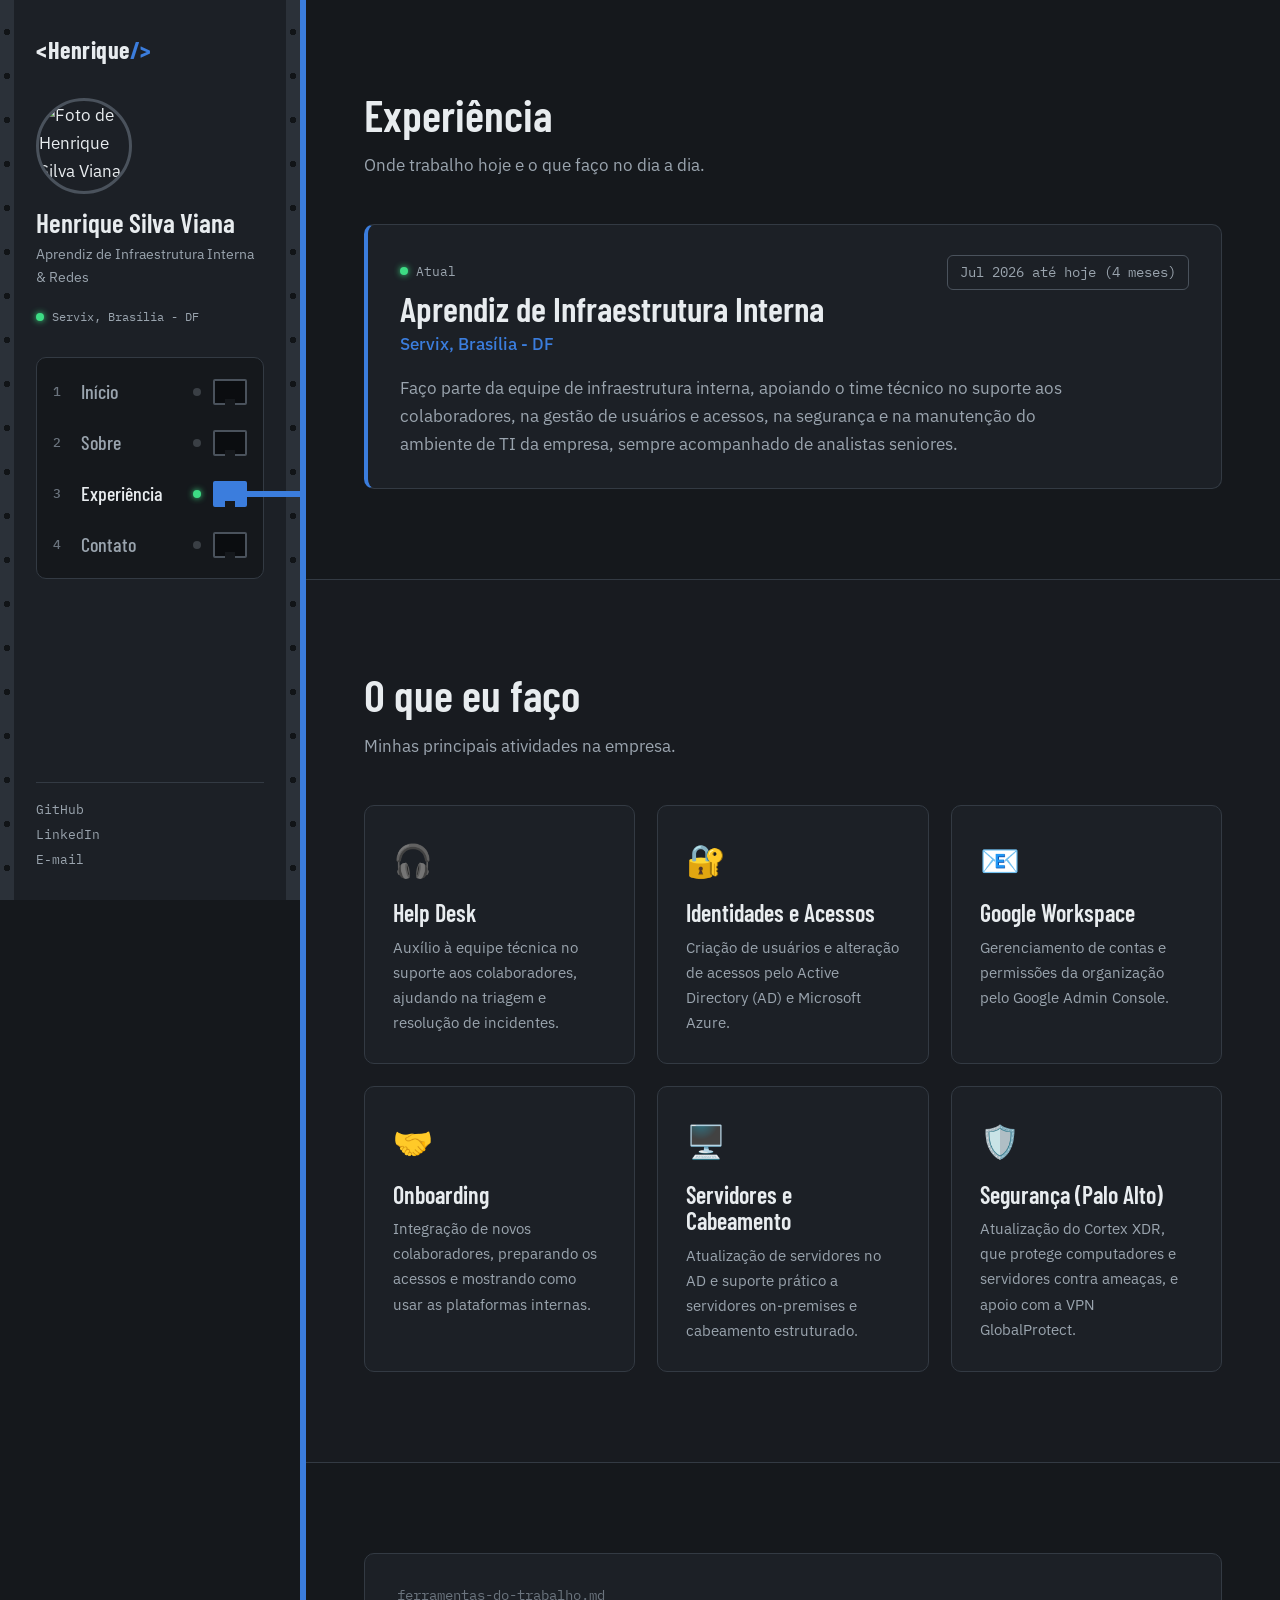
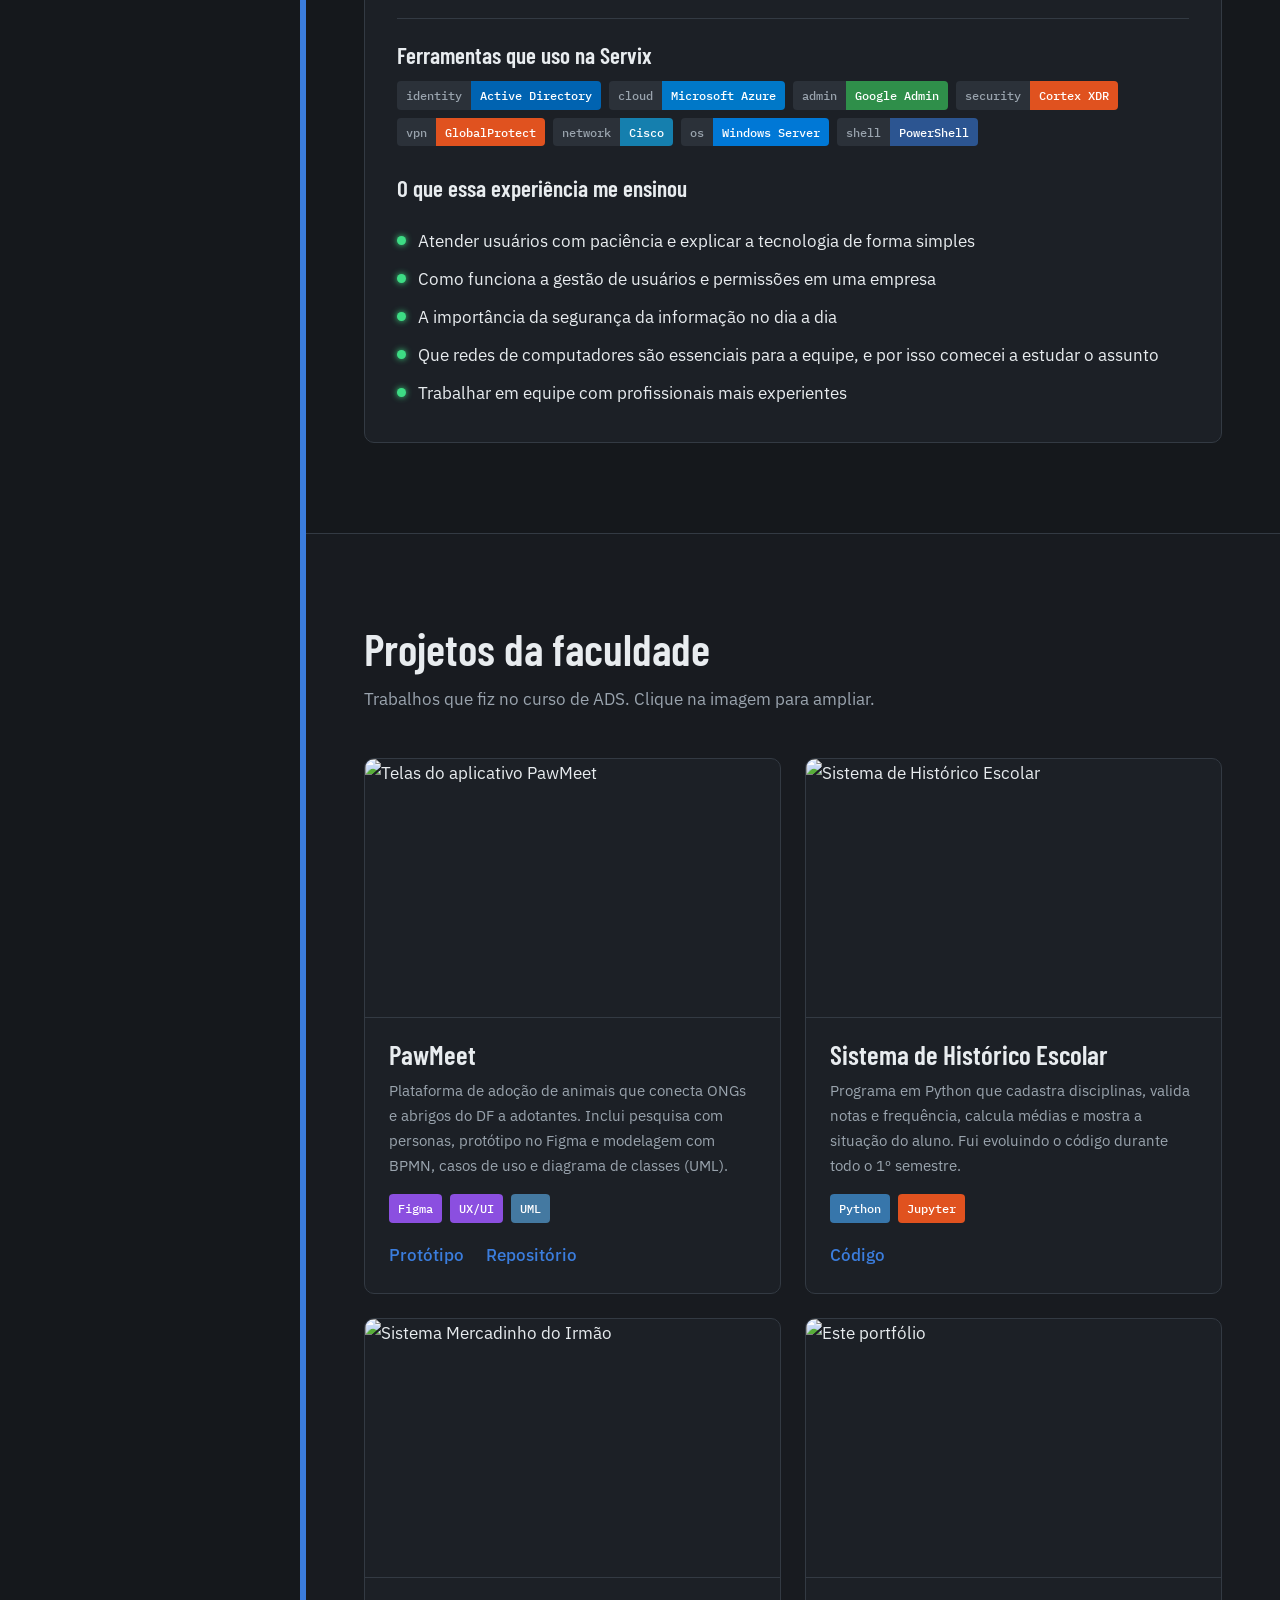
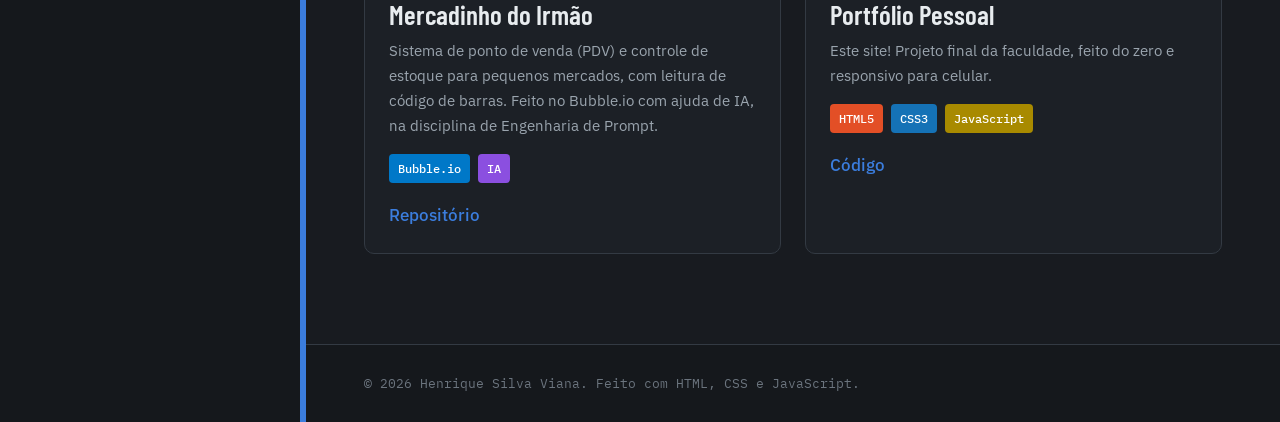
==== pages/experiencia.html @ e80f2182 "Add files via upload" ====
<!DOCTYPE html>
<html lang="pt-BR">
<head>
  <meta charset="UTF-8">
  <meta name="viewport" content="width=device-width, initial-scale=1.0">
  <meta name="description" content="Experiência de Henrique Silva Viana - Aprendiz de Infraestrutura Interna na Servix">
  <title>Experiência | Henrique Silva Viana</title>
  <link rel="preconnect" href="https://fonts.googleapis.com">
  <link rel="preconnect" href="https://fonts.gstatic.com" crossorigin>
  <link href="https://fonts.googleapis.com/css2?family=Barlow+Condensed:wght@500;600;700&family=IBM+Plex+Mono:wght@400;500&family=IBM+Plex+Sans:ital,wght@0,400;0,500;0,600;1,400&display=swap" rel="stylesheet">
  <link rel="stylesheet" href="../css/style.css">
</head>
<body class="porta-3">

  <div class="layout">

    <!-- ========== BARRA LATERAL ========== -->
    <aside class="sidebar">
      <!-- Topo: aparece como barra no celular -->
      <div class="sidebar-topo">
        <a href="../index.html" class="logo">&lt;Henrique<span>/&gt;</span></a>
        <button class="btn-menu" aria-label="Abrir menu">
          <span></span>
          <span></span>
          <span></span>
        </button>
      </div>

      <!-- Perfil -->
      <div class="sidebar-perfil">
        <img src="../img/perfil.jpg" alt="Foto de Henrique Silva Viana" class="sidebar-foto">
        <h2 class="sidebar-nome">Henrique Silva Viana</h2>
        <p class="sidebar-cargo">Aprendiz de Infraestrutura Interna &amp; Redes</p>
        <p class="sidebar-status"><span class="ponto"></span> Servix, Brasília - DF</p>
      </div>

      <!-- Menu -->
      <nav class="menu">
        <ul>
          <li><a href="../index.html"><span class="porta-led"></span><span class="porta-rj"></span><span class="porta-num">1</span> Início</a></li>
          <li><a href="sobre.html"><span class="porta-led"></span><span class="porta-rj"></span><span class="porta-num">2</span> Sobre</a></li>
          <li><a href="experiencia.html" class="ativo"><span class="porta-led"></span><span class="porta-rj"></span><span class="porta-num">3</span> Experiência</a></li>
          <li><a href="contato.html"><span class="porta-led"></span><span class="porta-rj"></span><span class="porta-num">4</span> Contato</a></li>
        </ul>
      </nav>

      <!-- Contatos rápidos -->
      <div class="sidebar-contatos">
        <a href="https://github.com/henriqueviana7" target="_blank">GitHub</a>
        <a href="https://www.linkedin.com/in/henrique-silva-viana" target="_blank">LinkedIn</a>
        <a href="mailto:henriquesilvaviana061@gmail.com">E-mail</a>
      </div>
    </aside>

    <!-- ========== CONTEÚDO ========== -->
    <div class="conteudo">

  <main>
    <!-- ========== CARGO ATUAL ========== -->
    <section>
      <div class="container">
        <h2 class="titulo-secao animar">Experiência</h2>
        <p class="subtitulo-secao animar">Onde trabalho hoje e o que faço no dia a dia.</p>

        <div class="cargo animar">
          <div class="cargo-topo">
            <div>
              <span class="cargo-tag"><span class="ponto"></span> Atual</span>
              <h3>Aprendiz de Infraestrutura Interna</h3>
              <p class="cargo-empresa">Servix, Brasília - DF</p>
            </div>
            <span class="cargo-periodo">Jul 2026 até hoje (4 meses)</span>
          </div>
          <p>
            Faço parte da equipe de infraestrutura interna, apoiando o time técnico
            no suporte aos colaboradores, na gestão de usuários e acessos, na segurança
            e na manutenção do ambiente de TI da empresa, sempre acompanhado de
            analistas seniores.
          </p>
        </div>
      </div>
    </section>

    <!-- ========== ATIVIDADES ========== -->
    <section class="secao-alt">
      <div class="container">
        <h2 class="titulo-secao animar">O que eu faço</h2>
        <p class="subtitulo-secao animar">Minhas principais atividades na empresa.</p>

        <div class="grid-cards">
          <div class="card animar">
            <div class="card-icone">🎧</div>
            <h3>Help Desk</h3>
            <p>Auxílio à equipe técnica no suporte aos colaboradores, ajudando na triagem e resolução de incidentes.</p>
          </div>
          <div class="card animar">
            <div class="card-icone">🔐</div>
            <h3>Identidades e Acessos</h3>
            <p>Criação de usuários e alteração de acessos pelo Active Directory (AD) e Microsoft Azure.</p>
          </div>
          <div class="card animar">
            <div class="card-icone">📧</div>
            <h3>Google Workspace</h3>
            <p>Gerenciamento de contas e permissões da organização pelo Google Admin Console.</p>
          </div>
          <div class="card animar">
            <div class="card-icone">🤝</div>
            <h3>Onboarding</h3>
            <p>Integração de novos colaboradores, preparando os acessos e mostrando como usar as plataformas internas.</p>
          </div>
          <div class="card animar">
            <div class="card-icone">🖥️</div>
            <h3>Servidores e Cabeamento</h3>
            <p>Atualização de servidores no AD e suporte prático a servidores on-premises e cabeamento estruturado.</p>
          </div>
          <div class="card animar">
            <div class="card-icone">🛡️</div>
            <h3>Segurança (Palo Alto)</h3>
            <p>Atualização do Cortex XDR, que protege computadores e servidores contra ameaças, e apoio com a VPN GlobalProtect.</p>
          </div>
        </div>
      </div>
    </section>

    <!-- ========== FERRAMENTAS ========== -->
    <section>
      <div class="container">
        <div class="readme animar">
          <p class="readme-arquivo">ferramentas-do-trabalho.md</p>

          <h3>Ferramentas que uso na Servix</h3>
          <div class="badges">
            <span class="badge"><span class="rotulo">identity</span><span class="valor ad">Active Directory</span></span>
            <span class="badge"><span class="rotulo">cloud</span><span class="valor azure">Microsoft Azure</span></span>
            <span class="badge"><span class="rotulo">admin</span><span class="valor gworkspace">Google Admin</span></span>
            <span class="badge"><span class="rotulo">security</span><span class="valor cortex">Cortex XDR</span></span>
            <span class="badge"><span class="rotulo">vpn</span><span class="valor cortex">GlobalProtect</span></span>
            <span class="badge"><span class="rotulo">network</span><span class="valor cisco">Cisco</span></span>
            <span class="badge"><span class="rotulo">os</span><span class="valor windows">Windows Server</span></span>
            <span class="badge"><span class="rotulo">shell</span><span class="valor powershell">PowerShell</span></span>
          </div>

          <h3>O que essa experiência me ensinou</h3>
          <ul class="info-lista">
            <li class="led-ok">Atender usuários com paciência e explicar a tecnologia de forma simples</li>
            <li class="led-ok">Como funciona a gestão de usuários e permissões em uma empresa</li>
            <li class="led-ok">A importância da segurança da informação no dia a dia</li>
            <li class="led-ok">Que redes de computadores são essenciais para a equipe, e por isso comecei a estudar o assunto</li>
            <li class="led-ok">Trabalhar em equipe com profissionais mais experientes</li>
          </ul>
        </div>
      </div>
    </section>

    <!-- ========== PROJETOS DA FACULDADE ========== -->
    <section class="secao-alt">
      <div class="container">
        <h2 class="titulo-secao animar">Projetos da faculdade</h2>
        <p class="subtitulo-secao animar">Trabalhos que fiz no curso de ADS. Clique na imagem para ampliar.</p>

        <div class="grid-projetos">
          <!-- Projeto 1 -->
          <article class="projeto animar">
            <img src="../img/projeto-pawmeet.jpg" alt="Telas do aplicativo PawMeet" class="abrir-lightbox">
            <div class="projeto-info">
              <h3>PawMeet</h3>
              <p>
                Plataforma de adoção de animais que conecta ONGs e abrigos do DF a adotantes.
                Inclui pesquisa com personas, protótipo no Figma e modelagem com BPMN,
                casos de uso e diagrama de classes (UML).
              </p>
              <div class="badges">
                <span class="badge"><span class="valor figma">Figma</span></span>
                <span class="badge"><span class="valor figma">UX/UI</span></span>
                <span class="badge"><span class="valor sql">UML</span></span>
              </div>
              <div class="projeto-links">
                <a href="https://www.figma.com/community/file/1659029414539096315" target="_blank">Protótipo</a>
                <a href="https://github.com/henriqueviana7/pawmeet-ux-case" target="_blank">Repositório</a>
              </div>
            </div>
          </article>

          <!-- Projeto 2 -->
          <article class="projeto animar">
            <img src="../img/projeto-escola.jpg" alt="Sistema de Histórico Escolar" class="abrir-lightbox">
            <div class="projeto-info">
              <h3>Sistema de Histórico Escolar</h3>
              <p>
                Programa em Python que cadastra disciplinas, valida notas e frequência,
                calcula médias e mostra a situação do aluno. Fui evoluindo o código
                durante todo o 1º semestre.
              </p>
              <div class="badges">
                <span class="badge"><span class="valor python">Python</span></span>
                <span class="badge"><span class="valor cortex">Jupyter</span></span>
              </div>
              <div class="projeto-links">
                <a href="https://github.com/henriqueviana7/python-exercicios/tree/main/PROJETOESCOLA" target="_blank">Código</a>
              </div>
            </div>
          </article>

          <!-- Projeto 3 -->
          <article class="projeto animar">
            <img src="../img/projeto-mercadinho.jpg" alt="Sistema Mercadinho do Irmão" class="abrir-lightbox">
            <div class="projeto-info">
              <h3>Mercadinho do Irmão</h3>
              <p>
                Sistema de ponto de venda (PDV) e controle de estoque para pequenos mercados,
                com leitura de código de barras. Feito no Bubble.io com ajuda de IA, na
                disciplina de Engenharia de Prompt.
              </p>
              <div class="badges">
                <span class="badge"><span class="valor azure">Bubble.io</span></span>
                <span class="badge"><span class="valor figma">IA</span></span>
              </div>
              <div class="projeto-links">
                <a href="https://github.com/henriqueviana7/Engenharia-de-Prompt-e-Aplica-es-em-IA/tree/main/ProjetoModulo3" target="_blank">Repositório</a>
              </div>
            </div>
          </article>

          <!-- Projeto 4 -->
          <article class="projeto animar">
            <img src="../img/projeto-portfolio.jpg" alt="Este portfólio" class="abrir-lightbox">
            <div class="projeto-info">
              <h3>Portfólio Pessoal</h3>
              <p>Este site! Projeto final da faculdade, feito do zero e responsivo para celular.</p>
              <div class="badges">
                <span class="badge"><span class="valor html">HTML5</span></span>
                <span class="badge"><span class="valor css">CSS3</span></span>
                <span class="badge"><span class="valor js">JavaScript</span></span>
              </div>
              <div class="projeto-links">
                <a href="https://github.com/henriqueviana7/portfolio" target="_blank">Código</a>
              </div>
            </div>
          </article>
        </div>
      </div>
    </section>
  </main>

  <!-- Lightbox -->
  <div class="lightbox">
    <button class="lightbox-fechar" aria-label="Fechar">&times;</button>
    <img src="" alt="">
  </div>

  <!-- ========== RODAPÉ ========== -->
  <footer class="rodape">
    <div class="container">
      <p>&copy; <span id="ano"></span> Henrique Silva Viana. Feito com HTML, CSS e JavaScript.</p>
    </div>
  </footer>

    </div>
  </div>

  <button class="btn-topo" aria-label="Voltar ao topo">↑</button>

  <script src="../js/script.js"></script>
</body>
</html>
---- css/style.css ----
/* =========================================================
   PORTFÓLIO - Henrique Silva Viana
   Tema: rack de rede e patch panel
   ========================================================= */

/* ---------- Variáveis ---------- */
:root {
  /* Metais e painéis do rack */
  --fundo: #15181c;          /* interior do rack */
  --painel: #1c2026;         /* painel grafite */
  --painel-2: #22272e;       /* painel mais claro */
  --trilho: #2b3139;         /* trilhos laterais do rack */
  --borda: #333a43;          /* bordas metálicas */
  --borda-forte: #4a525c;

  /* Texto */
  --texto: #e8ecef;
  --texto-2: #9aa4ae;
  --texto-3: #6b747e;

  /* LEDs */
  --led-verde: #3ddc84;
  --led-ambar: #f5a524;

  /* Cores dos pares do cabo (padrão T568B) */
  --cabo-laranja: #f08a24;
  --cabo-verde: #2fa84f;
  --cabo-azul: #3b7ddd;
  --cabo-marrom: #a8703f;

  /* Cor da página atual (muda em cada página, veja abaixo) */
  --cabo: var(--cabo-laranja);

  /* Cantos arredondados */
  --raio: 10px;

  /* Fontes */
  --fonte-titulo: "Barlow Condensed", "Arial Narrow", sans-serif;
  --fonte-texto: "IBM Plex Sans", "Segoe UI", sans-serif;
  --fonte-codigo: "IBM Plex Mono", Consolas, monospace;
}

/* Cada página usa a cor de um par do cabo */
.porta-1 { --cabo: var(--cabo-laranja); }
.porta-2 { --cabo: var(--cabo-verde); }
.porta-3 { --cabo: var(--cabo-azul); }
.porta-4 { --cabo: var(--cabo-marrom); }

/* ---------- Reset básico ---------- */
* {
  margin: 0;
  padding: 0;
  box-sizing: border-box;
}

html {
  scroll-behavior: smooth;
}

body {
  font-family: var(--fonte-texto);
  font-size: 17px;
  line-height: 1.65;
  background-color: var(--fundo);
  color: var(--texto);
}

img {
  max-width: 100%;
  display: block;
}

a {
  color: var(--cabo);
  text-decoration: none;
}

a:hover {
  text-decoration: underline;
}

/* Foco visível para quem navega pelo teclado */
a:focus-visible,
button:focus-visible {
  outline: 2px solid var(--cabo);
  outline-offset: 3px;
}

h1, h2, h3 {
  font-family: var(--fonte-titulo);
  font-weight: 600;
  line-height: 1.1;
}

.container {
  width: 88%;
  max-width: 1000px;
  margin: 0 auto;
}

/* =========================================================
   LAYOUT: BARRA LATERAL (PATCH PANEL) + CONTEÚDO
   ========================================================= */
.layout {
  display: grid;
  grid-template-columns: 300px 1fr;
}

/* A barra lateral é um patch panel preso em trilhos de rack */
.sidebar {
  position: sticky;   /* fica parada enquanto o conteúdo rola */
  top: 0;
  height: 100vh;
  background-color: var(--painel);
  border-left: 14px solid var(--trilho);
  border-right: 14px solid var(--trilho);
  padding: 30px 22px;
  display: flex;
  flex-direction: column;
  gap: 28px;
  z-index: 100;
}

/* Furos dos parafusos nos trilhos */
.sidebar::before,
.sidebar::after {
  content: "";
  position: fixed;
  top: 0;
  width: 14px;
  height: 100vh;
  background-image: radial-gradient(circle, #111417 3px, transparent 3.5px);
  background-size: 14px 44px;
  background-position: center 10px;
}

.sidebar::before { left: 0; }
.sidebar::after { left: 286px; }

.logo {
  font-family: var(--fonte-titulo);
  font-size: 1.5rem;
  font-weight: 700;
  color: var(--texto);
  letter-spacing: 0.5px;
}

.logo span {
  color: var(--cabo);
}

.logo:hover {
  text-decoration: none;
}

.sidebar-perfil {
  text-align: left;
}

.sidebar-foto {
  width: 96px;
  height: 96px;
  border-radius: 50%;
  border: 3px solid var(--borda-forte);
  object-fit: cover;
  margin-bottom: 14px;
}

.sidebar-nome {
  font-size: 1.7rem;
}

.sidebar-cargo {
  color: var(--texto-2);
  font-size: 0.9rem;
  margin: 4px 0 12px;
}

.sidebar-status {
  display: inline-flex;
  align-items: center;
  gap: 8px;
  font-family: var(--fonte-codigo);
  font-size: 0.75rem;
  color: var(--texto-2);
}

/* LED verde de "ligado" */
.ponto {
  width: 8px;
  height: 8px;
  border-radius: 50%;
  background-color: var(--led-verde);
  box-shadow: 0 0 6px var(--led-verde);
}

/* ---------- Menu: portas do patch panel ---------- */
.menu ul {
  border-radius: var(--raio);
  list-style: none;
  background-color: #15181c;
  border: 1px solid var(--borda);
  padding: 8px;
}

.menu a {
  display: grid;
  grid-template-columns: 18px 1fr 10px 34px;   /* número, nome, LED, porta */
  align-items: center;
  gap: 10px;
  padding: 9px 8px;
  color: var(--texto-2);
  font-family: var(--fonte-titulo);
  font-size: 1.25rem;
  font-weight: 500;
  position: relative;
}

.menu a:hover {
  color: var(--texto);
  text-decoration: none;
  background-color: var(--painel-2);
}

/* Ordem visual: número, nome, LED e porta (o cabo sai pela direita) */
.porta-num { order: -1; }
.porta-led { order: 2; }
.porta-rj  { order: 3; }

/* LED de cada porta (apagado) */
.porta-led {
  width: 8px;
  height: 8px;
  border-radius: 50%;
  background-color: #3a3f45;
}

/* Desenho da porta RJ45 */
.porta-rj {
  width: 34px;
  height: 26px;
  background-color: #0b0d10;
  border: 2px solid var(--borda-forte);
  border-radius: 2px;
  position: relative;
}

/* Encaixe da trava do conector */
.porta-rj::after {
  content: "";
  position: absolute;
  left: 10px;
  bottom: -2px;
  width: 10px;
  height: 6px;
  background-color: #15181c;
}

.porta-num {
  font-family: var(--fonte-codigo);
  font-size: 0.8rem;
  color: var(--texto-3);
}

/* Porta da página atual: LED aceso e cabo conectado */
.menu a.ativo {
  color: var(--texto);
}

.menu a.ativo .porta-led {
  background-color: var(--led-verde);
  box-shadow: 0 0 6px var(--led-verde);
}

.menu a.ativo .porta-rj {
  background-color: var(--cabo);
  border-color: var(--cabo);
}

/* O cabo sai da porta ativa e vai até o conteúdo */
.menu a.ativo::after {
  content: "";
  position: absolute;
  left: calc(100% - 8px);   /* começa na borda direita da porta */
  right: -45px;             /* atravessa o painel até o conteúdo */
  top: 50%;
  height: 6px;
  margin-top: -3px;
  background-color: var(--cabo);
}

.sidebar-contatos {
  margin-top: auto;   /* empurra os contatos para o fim da barra */
  display: flex;
  flex-direction: column;
  gap: 4px;
  font-family: var(--fonte-codigo);
  font-size: 0.8rem;
  border-top: 1px solid var(--borda);
  padding-top: 16px;
}

.sidebar-contatos a {
  color: var(--texto-2);
}

.sidebar-contatos a:hover {
  color: var(--texto);
}

/* Botão hambúrguer (só aparece no celular) */
.btn-menu {
  display: none;
  background: none;
  border: none;
  cursor: pointer;
  padding: 5px;
}

.btn-menu span {
  display: block;
  width: 26px;
  height: 3px;
  margin: 5px 0;
  background-color: var(--texto);
  transition: 0.3s;
}

.btn-menu.aberto span:nth-child(1) { transform: translateY(8px) rotate(45deg); }
.btn-menu.aberto span:nth-child(2) { opacity: 0; }
.btn-menu.aberto span:nth-child(3) { transform: translateY(-8px) rotate(-45deg); }

/* ---------- Conteúdo ---------- */
.conteudo {
  min-width: 0;   /* evita que o conteúdo estoure a coluna */
  border-left: 6px solid var(--cabo);   /* o cabo da porta ativa chega aqui */
}

section {
  padding: 90px 0;
  border-bottom: 1px solid var(--borda);
}

.secao-alt {
  background-color: #181b20;
}

/* Títulos de seção */
.titulo-secao {
  font-size: 2.8rem;
  margin-bottom: 12px;
}

.subtitulo-secao {
  color: var(--texto-2);
  max-width: 62ch;
  margin-bottom: 45px;
}

.titulo-menor {
  font-size: 1.5rem;
  margin: 45px 0 15px;
}

/* ---------- Botões ---------- */
.btn {
  display: inline-block;
  border-radius: 6px;
  padding: 12px 26px;
  font-family: var(--fonte-titulo);
  font-size: 1.2rem;
  font-weight: 600;
  letter-spacing: 0.3px;
  border: 2px solid var(--cabo);
  transition: background-color 0.2s, color 0.2s;
}

.btn:hover {
  text-decoration: none;
}

.btn-primario {
  background-color: var(--cabo);
  color: #15181c;
}

.btn-primario:hover {
  background-color: transparent;
  color: var(--cabo);
}

.btn-secundario {
  color: var(--texto);
  border-color: var(--borda-forte);
}

.btn-secundario:hover {
  border-color: var(--cabo);
  color: var(--cabo);
}

/* =========================================================
   PÁGINA INICIAL
   ========================================================= */
.hero {
  min-height: 100vh;
  display: flex;
  align-items: center;
}

.hero .container {
  display: grid;
  grid-template-columns: 1.3fr 1fr;
  gap: 60px;
  align-items: center;
}

.hero h1 {
  font-size: clamp(3.5rem, 7vw, 6rem);
  font-weight: 700;
  line-height: 0.95;
  margin-bottom: 18px;
}

.hero h2 {
  font-family: var(--fonte-texto);
  font-size: 1.25rem;
  font-weight: 500;
  color: var(--cabo);
  margin-bottom: 20px;
}

.hero p {
  color: var(--texto-2);
  max-width: 52ch;
  margin-bottom: 32px;
}

.hero-botoes {
  display: flex;
  gap: 14px;
  flex-wrap: wrap;
}

/* Etiqueta de patrimônio prateada */
.etiqueta {
  background-color: #d5d9dd;
  color: #1c2026;
  padding: 18px 20px 16px;
  border-radius: 4px;
  font-family: var(--fonte-codigo);
  font-size: 0.85rem;
  transform: rotate(-1.5deg);
  box-shadow: 0 2px 0 #9aa1a8;
}

.etiqueta-topo {
  display: flex;
  justify-content: space-between;
  font-family: var(--fonte-titulo);
  font-size: 1.15rem;
  font-weight: 700;
  border-bottom: 2px solid #1c2026;
  padding-bottom: 6px;
  margin-bottom: 10px;
}

.etiqueta-dados {
  display: grid;
  grid-template-columns: 90px 1fr;
  gap: 3px 10px;
}

.etiqueta-dados dt {
  color: #5a636c;
}

.etiqueta-dados dd {
  font-weight: 500;
}

/* Código de barras feito só com CSS */
.codigo-barras {
  height: 38px;
  margin-top: 14px;
  background-image: repeating-linear-gradient(90deg,
    #1c2026 0 2px, transparent 2px 4px,
    #1c2026 4px 5px, transparent 5px 8px,
    #1c2026 8px 11px, transparent 11px 12px);
}

/* =========================================================
   COMPONENTES
   ========================================================= */

/* ---------- Badges (etiquetas de cabo) ---------- */
.badges {
  display: flex;
  flex-wrap: wrap;
  gap: 8px;
}

.badge {
  display: inline-flex;
  border-radius: 4px;
  font-family: var(--fonte-codigo);
  font-size: 0.78rem;
  font-weight: 500;
  overflow: hidden;
}

.badge .rotulo {
  background-color: #2b3139;
  color: var(--texto-2);
  padding: 4px 9px;
}

.badge .valor {
  padding: 4px 9px;
  color: #fff;
}

/* Cores de cada tecnologia */
.html   { background-color: #e34f26; }
.css    { background-color: #1572b6; }
.js     { background-color: #a88a00; }
.python { background-color: #3776ab; }
.sql    { background-color: #4479a1; }
.git    { background-color: #f05032; }
.windows{ background-color: #0078d6; }
.figma  { background-color: #8b4fe0; }
.ad     { background-color: #0063b1; }
.azure  { background-color: #0078c8; }
.gworkspace { background-color: #2f8f4a; }
.cortex { background-color: #e0521f; }
.cisco  { background-color: #157fae; }
.powershell { background-color: #2c5591; }
.redes  { background-color: #0f7d74; }

/* ---------- Blocos de atividades ---------- */
.grid-cards {
  display: grid;
  grid-template-columns: repeat(3, 1fr);
  gap: 22px;
}

.grid-4 {
  grid-template-columns: repeat(4, 1fr);
}

.card {
  background-color: var(--painel);
  border: 1px solid var(--borda);
  border-radius: var(--raio);
  padding: 28px;
  transition: transform 0.3s, border-color 0.3s;
}

/* Ao passar o cursor, o bloco sobe e a borda ganha a cor da página */
.card:hover {
  transform: translateY(-5px);
  border-color: var(--cabo);
}

.card-icone {
  font-size: 2rem;
  margin-bottom: 14px;
}

.card h3 {
  font-size: 1.5rem;
  margin-bottom: 8px;
}

.card p {
  color: var(--texto-2);
  font-size: 0.95rem;
}

/* ---------- Bloco README / ficha técnica ---------- */
.readme {
  border-radius: var(--raio);
  background-color: var(--painel);
  border: 1px solid var(--borda);
  padding: 30px 32px;
}

.readme-arquivo {
  font-family: var(--fonte-codigo);
  color: var(--texto-3);
  font-size: 0.85rem;
  border-bottom: 1px solid var(--borda);
  padding-bottom: 12px;
  margin-bottom: 24px;
}

.readme h3 {
  font-size: 1.45rem;
  margin: 30px 0 12px;
}

.readme h3:first-of-type {
  margin-top: 0;
}

.info-lista {
  list-style: none;
  margin-top: 20px;
}

.info-lista li {
  padding: 5px 0;
}

.info-lista li strong {
  color: var(--texto-2);
  font-weight: 500;
}

/* Objetivos com LED: verde = concluído, âmbar = pendente */
.led-ok,
.led-pendente {
  display: flex;
  align-items: center;
  gap: 12px;
}

.led-ok::before,
.led-pendente::before {
  content: "";
  flex-shrink: 0;
  width: 9px;
  height: 9px;
  border-radius: 50%;
}

.led-ok::before {
  background-color: var(--led-verde);
  box-shadow: 0 0 6px var(--led-verde);
}

.led-pendente::before {
  background-color: var(--led-ambar);
}

/* ---------- Página Sobre ---------- */
.sobre-texto {
  max-width: 68ch;
}

.sobre-texto p {
  color: var(--texto-2);
  margin-bottom: 16px;
}

.sobre-texto strong {
  color: var(--texto);
  font-weight: 500;
}

.foto-perfil {
  width: 160px;
  border-radius: 50%;
  border: 3px solid var(--borda-forte);
}

.foto-celular {
  display: none;
}

/* Linha do tempo */
.timeline {
  border-left: 2px solid var(--borda-forte);
  padding-left: 30px;
}

.timeline-item {
  position: relative;
}

.timeline-item::before {
  content: "";
  position: absolute;
  left: -37px;
  top: 8px;
  width: 12px;
  height: 12px;
  border-radius: 50%;
  background-color: var(--led-verde);
  box-shadow: 0 0 6px var(--led-verde);
}

.timeline-data {
  font-family: var(--fonte-codigo);
  color: var(--texto-3);
  font-size: 0.85rem;
}

.timeline-item h3 {
  font-size: 1.6rem;
  margin: 4px 0 6px;
}

.timeline-item p {
  color: var(--texto-2);
  max-width: 65ch;
}

/* Eventos */
.evento {
  border-radius: var(--raio);
  display: grid;
  grid-template-columns: 1fr 1fr;
  gap: 40px;
  align-items: center;
  background-color: var(--painel);
  border: 1px solid var(--borda);
  padding: 30px;
}

.evento-texto h3 {
  font-size: 2rem;
  margin: 6px 0 14px;
}

.evento-texto p {
  color: var(--texto-2);
  margin-bottom: 14px;
}

.evento-fotos {
  display: grid;
  grid-template-columns: 1fr 1.4fr;
  gap: 12px;
  align-items: center;
}

.evento-fotos img {
  width: 100%;
  border-radius: 6px;
  cursor: zoom-in;
  border: 1px solid var(--borda);
}

/* ---------- Página Experiência ---------- */
.cargo {
  border-radius: var(--raio);
  background-color: var(--painel);
  border: 1px solid var(--borda);
  border-left: 4px solid var(--cabo);
  padding: 30px 32px;
}

.cargo-topo {
  display: flex;
  justify-content: space-between;
  align-items: flex-start;
  gap: 20px;
  flex-wrap: wrap;
  margin-bottom: 16px;
}

.cargo-tag {
  display: inline-flex;
  align-items: center;
  gap: 8px;
  font-family: var(--fonte-codigo);
  font-size: 0.8rem;
  color: var(--texto-2);
}

.cargo h3 {
  font-size: 2.2rem;
  margin: 6px 0 2px;
}

.cargo-empresa {
  color: var(--cabo);
  font-weight: 500;
}

.cargo-periodo {
  border-radius: 6px;
  font-family: var(--fonte-codigo);
  font-size: 0.85rem;
  color: var(--texto-2);
  border: 1px solid var(--borda-forte);
  padding: 5px 12px;
}

.cargo > p {
  color: var(--texto-2);
  max-width: 70ch;
}

/* Projetos */
.grid-projetos {
  display: grid;
  grid-template-columns: repeat(2, 1fr);
  gap: 24px;
}

.projeto {
  border-radius: var(--raio);
  overflow: hidden;   /* a imagem acompanha os cantos arredondados */
  background-color: var(--painel);
  border: 1px solid var(--borda);
}

.projeto img {
  width: 100%;
  aspect-ratio: 16 / 10;
  object-fit: cover;
  cursor: zoom-in;
  border-bottom: 1px solid var(--borda);
}

.projeto-info {
  padding: 22px 24px 24px;
}

.projeto-info h3 {
  font-size: 1.7rem;
  margin-bottom: 8px;
}

.projeto-info p {
  color: var(--texto-2);
  font-size: 0.95rem;
  margin-bottom: 16px;
}

.projeto-info .badges {
  margin-bottom: 18px;
}

.projeto-links {
  display: flex;
  gap: 22px;
  font-weight: 500;
}

/* ---------- Página Contato ---------- */
.grid-contato {
  display: grid;
  border-radius: var(--raio);
  overflow: hidden;
  grid-template-columns: 1fr;
  gap: 0;
  border: 1px solid var(--borda);
  max-width: 720px;
}

.contato-card {
  display: grid;
  grid-template-columns: 60px 1fr;
  align-items: center;
  gap: 22px;
  padding: 22px 26px;
  background-color: var(--painel);
  border-bottom: 1px solid var(--borda);
  color: var(--texto);
}

.contato-card:last-child {
  border-bottom: none;
}

.contato-card:hover {
  text-decoration: none;
  background-color: var(--painel-2);
}

.contato-card h3 {
  font-size: 1.5rem;
}

/* Quadrado do ícone, no formato de uma porta */
.contato-icone {
  border-radius: 8px;
  width: 60px;
  height: 60px;
  display: flex;
  justify-content: center;
  align-items: center;
  background-color: #15181c;
  border: 2px solid var(--borda-forte);
  color: var(--cabo);
  transition: border-color 0.2s;
}

.contato-icone svg {
  width: 30px;
  height: 30px;
}

.contato-card:hover .contato-icone {
  border-color: var(--cabo);
}

.contato-card p {
  font-family: var(--fonte-codigo);
  font-size: 0.9rem;
  color: var(--cabo);
  word-break: break-all;
}

/* ---------- Lightbox (imagem ampliada) ---------- */
.lightbox {
  display: none;
  position: fixed;
  inset: 0;
  background-color: rgba(10, 12, 14, 0.94);
  z-index: 200;
  justify-content: center;
  align-items: center;
  padding: 20px;
}

.lightbox.ativo {
  display: flex;
}

.lightbox img {
  max-height: 85vh;
}

.lightbox-fechar {
  position: absolute;
  top: 18px;
  right: 28px;
  font-size: 2.5rem;
  color: #fff;
  background: none;
  border: none;
  cursor: pointer;
}

/* ---------- Rodapé ---------- */
.rodape {
  padding: 28px 0;
  color: var(--texto-3);
  font-family: var(--fonte-codigo);
  font-size: 0.8rem;
}

/* ---------- Botão voltar ao topo ---------- */
.btn-topo {
  position: fixed;
  border-radius: 50%;
  bottom: 24px;
  right: 24px;
  width: 48px;
  height: 48px;
  border: 2px solid var(--cabo);
  background-color: var(--painel);
  color: var(--cabo);
  font-size: 1.3rem;
  cursor: pointer;
  opacity: 0;
  visibility: hidden;
  transition: 0.3s;
  z-index: 90;
}

.btn-topo.visivel {
  opacity: 1;
  visibility: visible;
}

.btn-topo:hover {
  background-color: var(--cabo);
  color: #15181c;
}

/* ---------- Animação ao rolar a página ---------- */
.animar {
  opacity: 0;
  transform: translateY(16px);
  transition: opacity 0.6s, transform 0.6s;
}

.animar.mostrar {
  opacity: 1;
  transform: none;
}

/* Quem prefere menos movimento não vê animações */
@media (prefers-reduced-motion: reduce) {
  .animar {
    opacity: 1;
    transform: none;
    transition: none;
  }
  html {
    scroll-behavior: auto;
  }
}

/* =========================================================
   RESPONSIVO
   ========================================================= */

/* Tablet e celular: o patch panel vira uma barra no topo */
@media (max-width: 900px) {
  .layout {
    grid-template-columns: 1fr;
  }

  .sidebar {
    height: auto;
    padding: 0 5%;
    border-left: none;
    border-right: none;
    border-bottom: 1px solid var(--borda);
    gap: 0;
    overflow: visible;
  }

  .sidebar::before,
  .sidebar::after {
    display: none;
  }

  .sidebar-topo {
    display: flex;
    justify-content: space-between;
    align-items: center;
    height: 64px;
  }

  .btn-menu {
    display: block;
  }

  .sidebar-perfil,
  .sidebar-contatos {
    display: none;
  }

  /* Menu desce do topo quando o hambúrguer é clicado */
  .menu {
    position: absolute;
    top: 64px;
    left: 0;
    width: 100%;
    background-color: var(--painel);
    max-height: 0;
    overflow: hidden;
    transition: max-height 0.4s;
  }

  .menu.aberto {
    max-height: 320px;
    border-bottom: 1px solid var(--borda);
  }

  .menu ul {
    margin: 12px 5%;
  }

  .menu a.ativo::after {
    display: none;
  }

  /* No celular o cabo chega pelo topo */
  .conteudo {
    border-left: none;
    border-top: 6px solid var(--cabo);
  }

  .hero {
    min-height: auto;
  }

  .hero .container,
  .evento {
    grid-template-columns: 1fr;
  }

  .grid-cards,
  .grid-4 {
    grid-template-columns: repeat(2, 1fr);
  }

  .etiqueta {
    max-width: 420px;
  }

  .foto-celular {
    display: block;
    margin-bottom: 25px;
  }
}

/* Celular */
@media (max-width: 640px) {
  body {
    font-size: 16px;
  }

  section {
    padding: 60px 0;
  }

  .titulo-secao {
    font-size: 2.2rem;
  }

  .grid-cards,
  .grid-4,
  .grid-projetos {
    grid-template-columns: 1fr;
  }

  .contato-card {
    grid-template-columns: 48px 1fr;
    gap: 16px;
    padding: 18px;
  }

  .contato-icone {
    width: 48px;
    height: 48px;
  }

  .contato-icone svg {
    width: 24px;
    height: 24px;
  }

  .readme,
  .cargo,
  .evento {
    padding: 22px 20px;
  }

  .etiqueta {
    transform: none;
  }
}
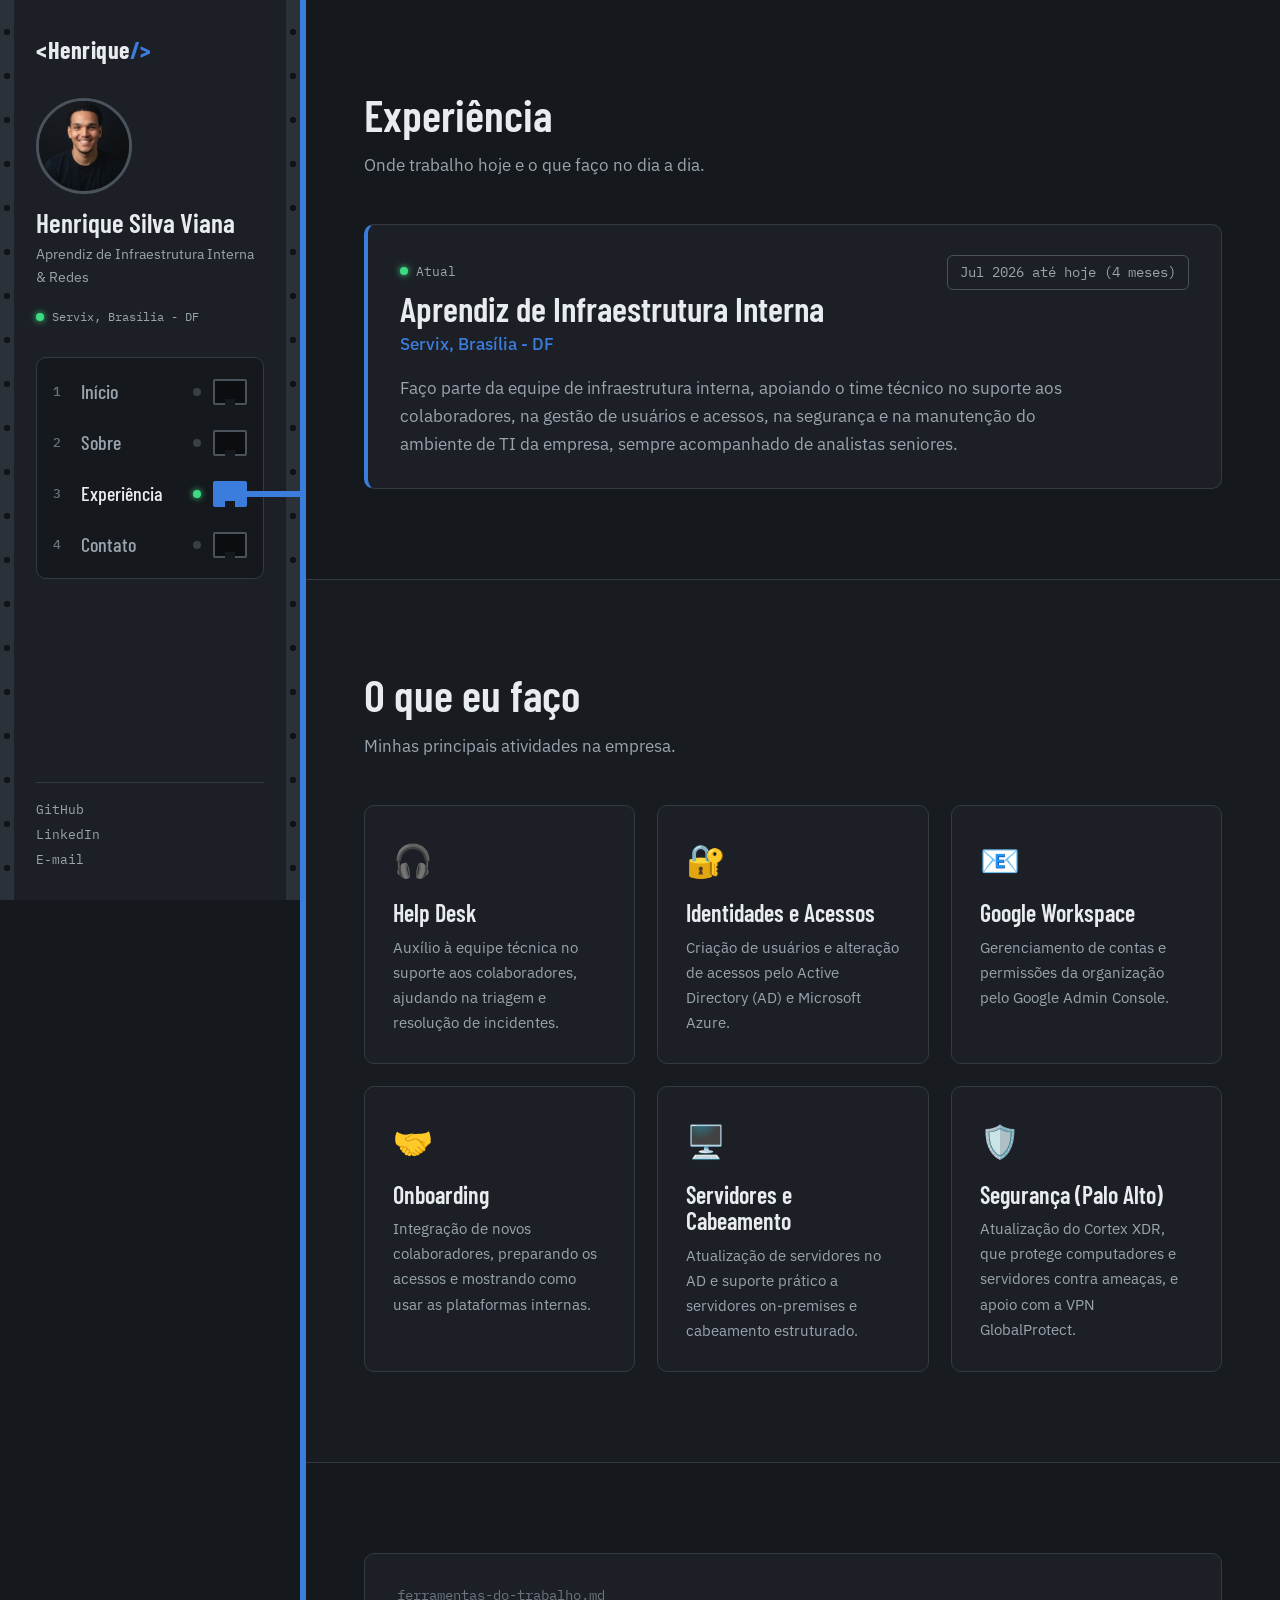
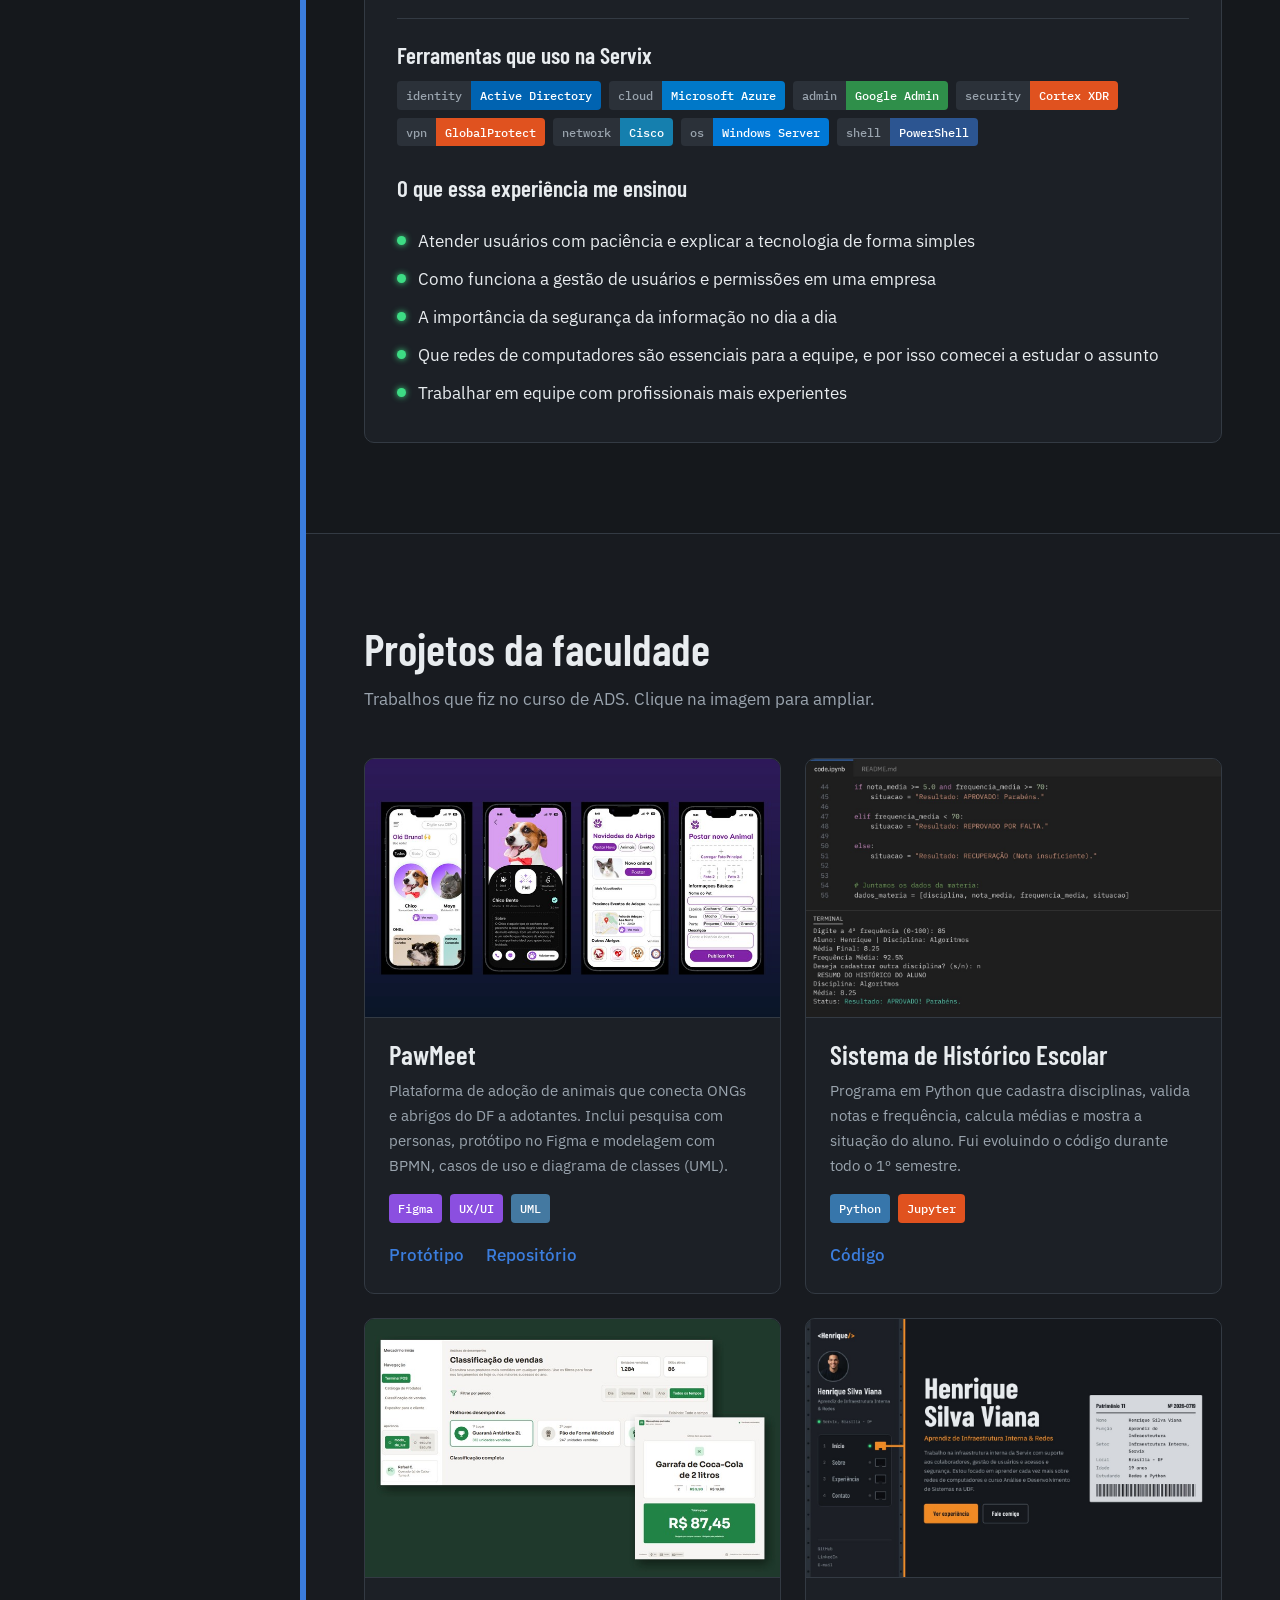
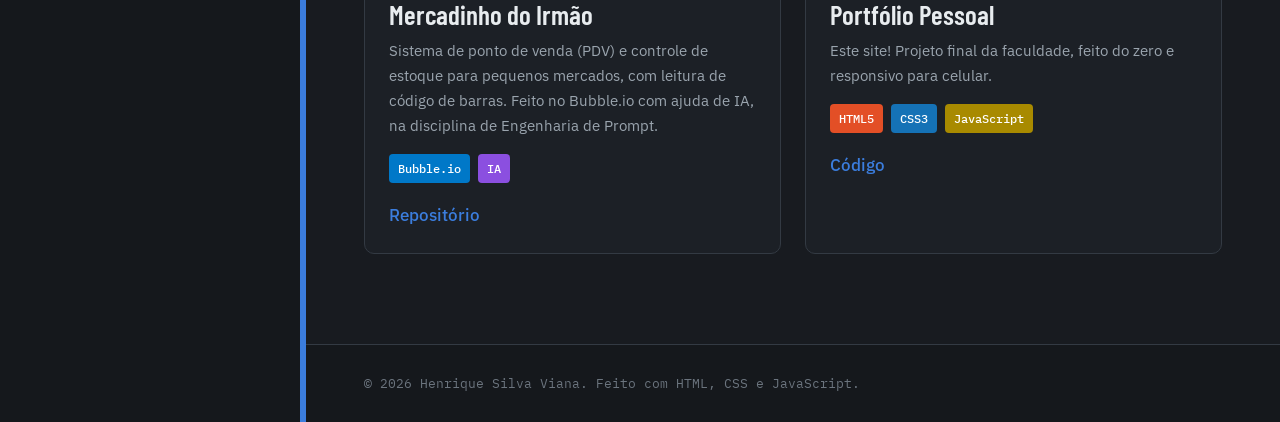
==== commit 0e4b3e8e: "Corrige link do código do portfólio" ====
--- a/pages/experiencia.html
+++ b/pages/experiencia.html
@@ -233,7 +233,7 @@
                 <span class="badge"><span class="valor js">JavaScript</span></span>
               </div>
               <div class="projeto-links">
-                <a href="https://github.com/henriqueviana7/portfolio" target="_blank">Código</a>
+                <a href="https://github.com/henriqueviana7/henriqueviana7.github.io" target="_blank">Código</a>
               </div>
             </div>
           </article>
